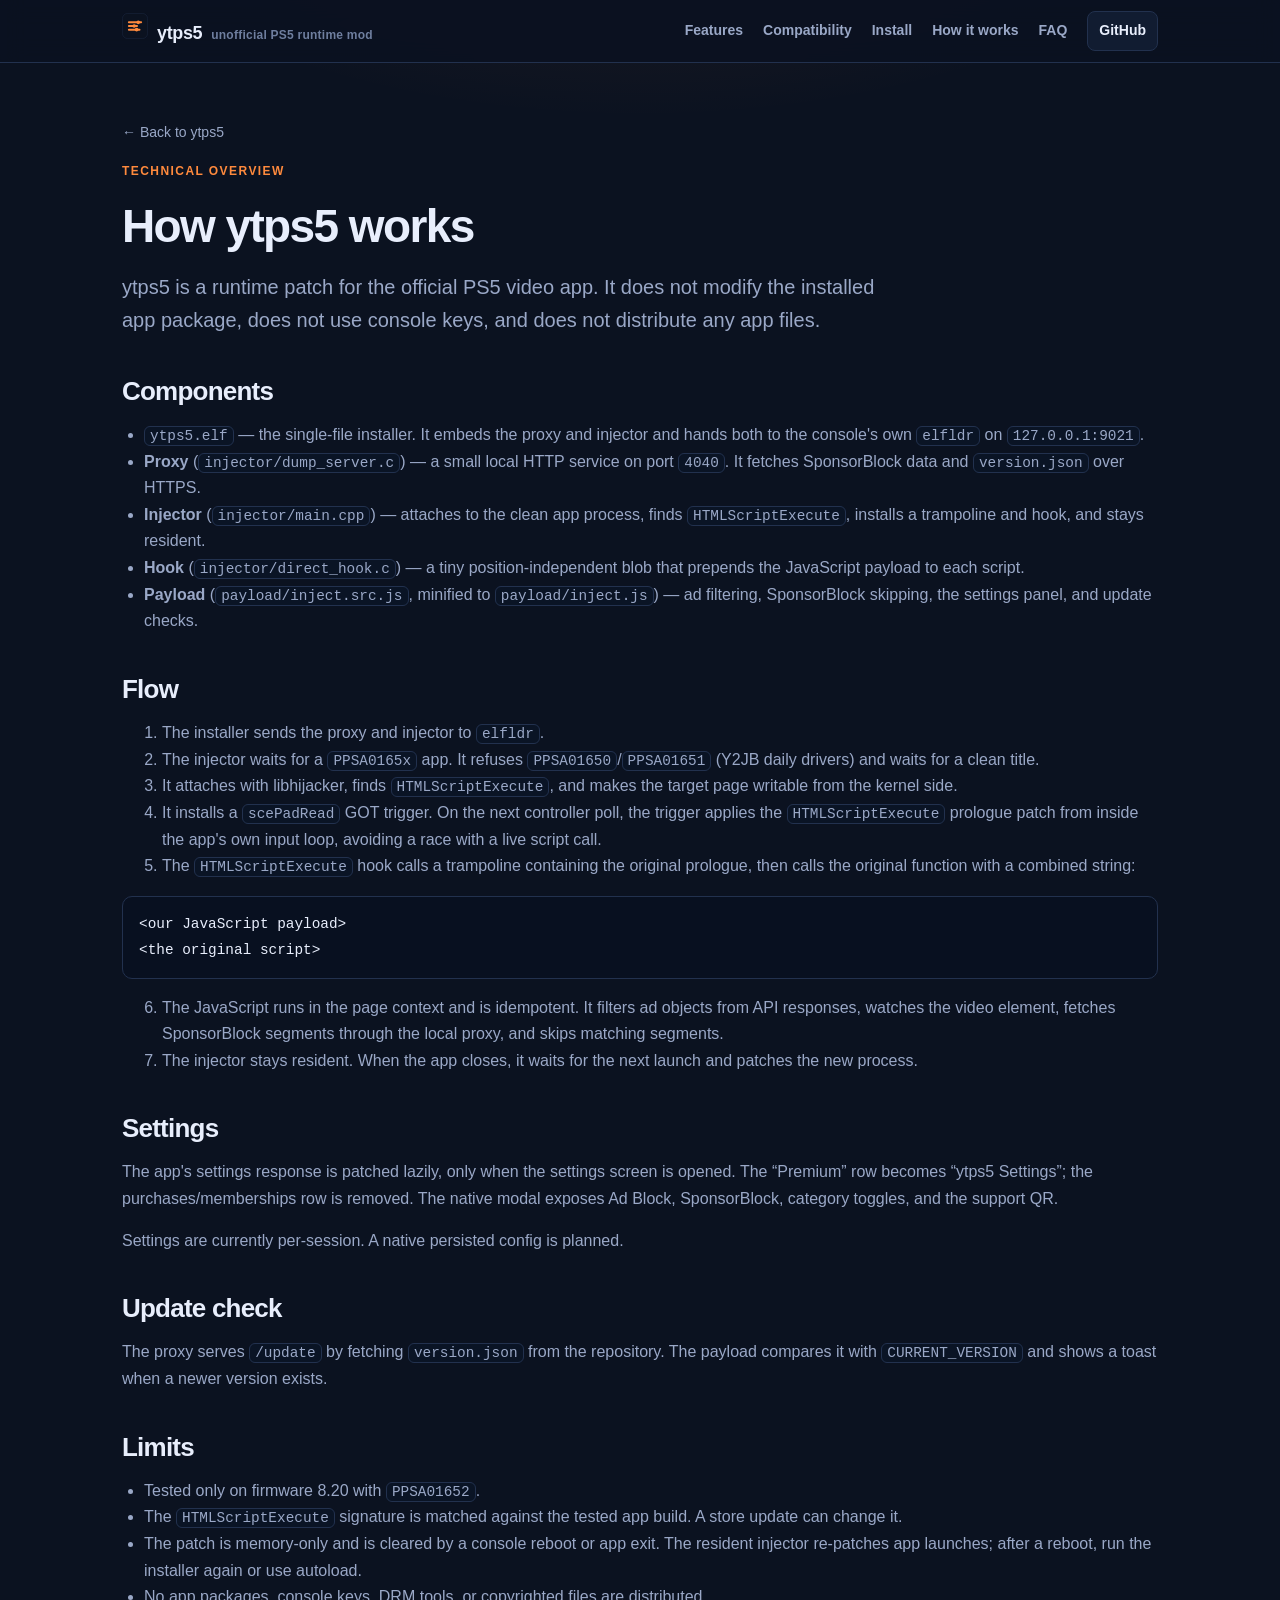
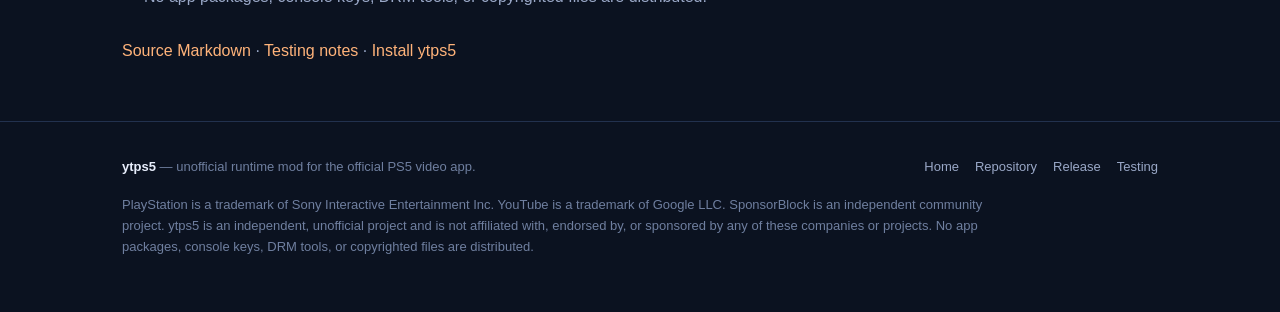
==== docs/how-it-works.html @ b36f29a8 "Add SEO landing page, FAQ and discoverability metadata" ====
<!doctype html>
<html lang="en">
<head>
<meta charset="utf-8">
<meta name="viewport" content="width=device-width, initial-scale=1">
<title>How ytps5 works — runtime patch for the PS5 video app</title>
<meta name="description" content="How ytps5 patches the PS5 video app at runtime: libhijacker attach, an HTMLScriptExecute prologue hook, a local SponsorBlock proxy, and a resident injector.">
<meta name="author" content="MasterShivnath007">
<meta name="robots" content="index, follow, max-image-preview:large">
<meta name="theme-color" content="#0b1220">
<link rel="canonical" href="https://mastershivnath007.github.io/ytps5-sponsorblock/how-it-works.html">
<link rel="icon" href="icon.svg" type="image/svg+xml">
<link rel="stylesheet" href="style.css">
</head>
<body>
<a class="skip" href="#main">Skip to content</a>

<header class="nav">
  <div class="wrap nav-inner">
    <a class="brand" href="./" aria-label="ytps5 home">
      <img src="icon.svg" alt="" width="26" height="26">
      ytps5 <span>unofficial PS5 runtime mod</span>
    </a>
    <nav class="nav-links" aria-label="Main">
      <a href="./#features">Features</a>
      <a href="./#compatibility">Compatibility</a>
      <a href="./#install">Install</a>
      <a href="how-it-works.html">How it works</a>
      <a href="./#faq">FAQ</a>
      <a class="nav-cta" href="https://github.com/MasterShivnath007/ytps5-sponsorblock" target="_blank" rel="noopener">GitHub</a>
    </nav>
  </div>
</header>

<main id="main" class="article">
  <div class="wrap">
    <a class="back" href="./">← Back to ytps5</a>
    <div class="kicker">Technical overview</div>
    <h1>How ytps5 works</h1>
    <p class="lede">
      ytps5 is a runtime patch for the official PS5 video app. It does not modify
      the installed app package, does not use console keys, and does not
      distribute any app files.
    </p>

    <h2>Components</h2>
    <ul>
      <li><code>ytps5.elf</code> — the single-file installer. It embeds the proxy and injector and hands both to the console's own <code>elfldr</code> on <code>127.0.0.1:9021</code>.</li>
      <li><strong>Proxy</strong> (<code>injector/dump_server.c</code>) — a small local HTTP service on port <code>4040</code>. It fetches SponsorBlock data and <code>version.json</code> over HTTPS.</li>
      <li><strong>Injector</strong> (<code>injector/main.cpp</code>) — attaches to the clean app process, finds <code>HTMLScriptExecute</code>, installs a trampoline and hook, and stays resident.</li>
      <li><strong>Hook</strong> (<code>injector/direct_hook.c</code>) — a tiny position-independent blob that prepends the JavaScript payload to each script.</li>
      <li><strong>Payload</strong> (<code>payload/inject.src.js</code>, minified to <code>payload/inject.js</code>) — ad filtering, SponsorBlock skipping, the settings panel, and update checks.</li>
    </ul>

    <h2>Flow</h2>
    <ol>
      <li>The installer sends the proxy and injector to <code>elfldr</code>.</li>
      <li>The injector waits for a <code>PPSA0165x</code> app. It refuses <code>PPSA01650</code>/<code>PPSA01651</code> (Y2JB daily drivers) and waits for a clean title.</li>
      <li>It attaches with libhijacker, finds <code>HTMLScriptExecute</code>, and makes the target page writable from the kernel side.</li>
      <li>It installs a <code>scePadRead</code> GOT trigger. On the next controller poll, the trigger applies the <code>HTMLScriptExecute</code> prologue patch from inside the app's own input loop, avoiding a race with a live script call.</li>
      <li>The <code>HTMLScriptExecute</code> hook calls a trampoline containing the original prologue, then calls the original function with a combined string:</li>
    </ol>
    <pre><code>&lt;our JavaScript payload&gt;
&lt;the original script&gt;</code></pre>
    <ol start="6">
      <li>The JavaScript runs in the page context and is idempotent. It filters ad objects from API responses, watches the video element, fetches SponsorBlock segments through the local proxy, and skips matching segments.</li>
      <li>The injector stays resident. When the app closes, it waits for the next launch and patches the new process.</li>
    </ol>

    <h2>Settings</h2>
    <p>
      The app's settings response is patched lazily, only when the settings screen
      is opened. The “Premium” row becomes “ytps5 Settings”; the
      purchases/memberships row is removed. The native modal exposes Ad Block,
      SponsorBlock, category toggles, and the support QR.
    </p>
    <p>Settings are currently per-session. A native persisted config is planned.</p>

    <h2>Update check</h2>
    <p>
      The proxy serves <code>/update</code> by fetching <code>version.json</code>
      from the repository. The payload compares it with
      <code>CURRENT_VERSION</code> and shows a toast when a newer version exists.
    </p>

    <h2>Limits</h2>
    <ul>
      <li>Tested only on firmware 8.20 with <code>PPSA01652</code>.</li>
      <li>The <code>HTMLScriptExecute</code> signature is matched against the tested app build. A store update can change it.</li>
      <li>The patch is memory-only and is cleared by a console reboot or app exit. The resident injector re-patches app launches; after a reboot, run the installer again or use autoload.</li>
      <li>No app packages, console keys, DRM tools, or copyrighted files are distributed.</li>
    </ul>

    <p style="margin-top:28px">
      <a href="https://github.com/MasterShivnath007/ytps5-sponsorblock/blob/main/docs/HOW_IT_WORKS.md">Source Markdown</a>
      · <a href="testing.html">Testing notes</a>
      · <a href="./#install">Install ytps5</a>
    </p>
  </div>
</main>

<footer>
  <div class="wrap">
    <div class="footer-grid">
      <div><strong style="color:var(--text)">ytps5</strong> — unofficial runtime mod for the official PS5 video app.</div>
      <div class="footer-links">
        <a href="./">Home</a>
        <a href="https://github.com/MasterShivnath007/ytps5-sponsorblock">Repository</a>
        <a href="https://github.com/MasterShivnath007/ytps5-sponsorblock/releases/latest">Release</a>
        <a href="testing.html">Testing</a>
      </div>
    </div>
    <p class="trademark">
      PlayStation is a trademark of Sony Interactive Entertainment Inc. YouTube is
      a trademark of Google LLC. SponsorBlock is an independent community project.
      ytps5 is an independent, unofficial project and is not affiliated with,
      endorsed by, or sponsored by any of these companies or projects. No app
      packages, console keys, DRM tools, or copyrighted files are distributed.
    </p>
  </div>
</footer>
</body>
</html>
---- docs/style.css ----
:root {
  --bg: #0b1220;
  --bg-2: #0e1729;
  --card: #111c31;
  --card-2: #16233c;
  --line: #22314e;
  --text: #e8eefc;
  --muted: #9aa8c7;
  --faint: #6f7f9f;
  --accent: #ff8a3d;
  --accent-2: #ffb37a;
  --good: #52d69a;
  --bad: #ff6b7a;
  --warn: #ffd166;
  --radius: 14px;
  --wrap: 1080px;
  --mono: ui-monospace, SFMono-Regular, "SF Mono", Menlo, Consolas, monospace;
  --sans: -apple-system, BlinkMacSystemFont, "Segoe UI", Inter, Roboto, Helvetica, Arial, sans-serif;
}

* { box-sizing: border-box; }

html { scroll-behavior: smooth; }

body {
  margin: 0;
  background:
    radial-gradient(1000px 520px at 50% -220px, rgba(255, 138, 61, 0.14), transparent 65%),
    var(--bg);
  color: var(--text);
  font-family: var(--sans);
  font-size: 16px;
  line-height: 1.65;
  -webkit-font-smoothing: antialiased;
}

a { color: var(--accent-2); text-decoration: none; }
a:hover { text-decoration: underline; }

code, kbd {
  font-family: var(--mono);
  font-size: 0.9em;
}

code {
  background: #0a1425;
  border: 1px solid var(--line);
  border-radius: 6px;
  padding: 1px 5px;
}

kbd {
  background: var(--card-2);
  border: 1px solid var(--line);
  border-bottom-width: 2px;
  border-radius: 6px;
  padding: 1px 6px;
}

.wrap {
  width: 100%;
  max-width: var(--wrap);
  margin: 0 auto;
  padding: 0 22px;
}

.skip {
  position: absolute;
  left: -999px;
  top: 0;
  background: var(--accent);
  color: #1a1008;
  padding: 10px 14px;
  border-radius: 0 0 8px 0;
  font-weight: 700;
  z-index: 100;
}
.skip:focus { left: 0; }

/* nav */
.nav {
  position: sticky;
  top: 0;
  z-index: 50;
  background: rgba(11, 18, 32, 0.88);
  border-bottom: 1px solid var(--line);
  backdrop-filter: blur(12px);
}

.nav-inner {
  display: flex;
  align-items: center;
  justify-content: space-between;
  gap: 18px;
  min-height: 62px;
}

.brand {
  display: flex;
  align-items: baseline;
  gap: 9px;
  font-weight: 800;
  font-size: 18px;
  color: var(--text);
  letter-spacing: -0.02em;
}
.brand:hover { text-decoration: none; }
.brand span {
  color: var(--faint);
  font-weight: 600;
  font-size: 12px;
  letter-spacing: 0.02em;
}

.nav-links {
  display: flex;
  align-items: center;
  gap: 20px;
  flex-wrap: wrap;
}
.nav-links a {
  color: var(--muted);
  font-size: 14px;
  font-weight: 600;
}
.nav-links a:hover { color: var(--text); text-decoration: none; }

.nav-cta {
  display: inline-flex;
  align-items: center;
  gap: 6px;
  border: 1px solid var(--line);
  border-radius: 8px;
  padding: 7px 11px;
  color: var(--text) !important;
  background: var(--card);
}
.nav-cta:hover { border-color: var(--accent); }

/* hero */
.hero { padding: 74px 0 40px; }

.eyebrow {
  display: inline-flex;
  align-items: center;
  gap: 8px;
  border: 1px solid var(--line);
  background: var(--card);
  border-radius: 999px;
  padding: 5px 12px;
  color: var(--muted);
  font-size: 13px;
  font-weight: 600;
}
.eyebrow b { color: var(--text); }
.dot {
  width: 7px;
  height: 7px;
  border-radius: 50%;
  background: var(--good);
  box-shadow: 0 0 0 4px rgba(82, 214, 154, 0.14);
}

h1 {
  margin: 20px 0 0;
  font-size: clamp(34px, 5.4vw, 58px);
  line-height: 1.06;
  letter-spacing: -0.035em;
}
h1 span { color: var(--accent); }

.lede {
  max-width: 760px;
  margin: 20px 0 0;
  color: var(--muted);
  font-size: clamp(17px, 2vw, 20px);
}

.hero-actions {
  display: flex;
  flex-wrap: wrap;
  gap: 12px;
  margin-top: 28px;
}

.btn {
  display: inline-flex;
  align-items: center;
  gap: 8px;
  border-radius: 10px;
  padding: 12px 18px;
  font-weight: 700;
  font-size: 15px;
  border: 1px solid transparent;
}
.btn:hover { text-decoration: none; }
.btn svg { width: 16px; height: 16px; }

.btn-primary {
  background: var(--accent);
  color: #1a1008;
}
.btn-primary:hover { background: var(--accent-2); }

.btn-ghost {
  border-color: var(--line);
  background: var(--card);
  color: var(--text);
}
.btn-ghost:hover { border-color: var(--accent); }

.hero-note {
  margin: 18px 0 0;
  color: var(--faint);
  font-size: 13px;
}

.notice {
  margin-top: 30px;
  border: 1px solid var(--line);
  border-left: 3px solid var(--warn);
  background: linear-gradient(180deg, rgba(255, 209, 102, 0.06), rgba(255, 209, 102, 0.02));
  border-radius: var(--radius);
  padding: 18px 20px;
  color: var(--muted);
  font-size: 14px;
}
.notice strong { color: var(--text); }

/* sections */
section { padding: 62px 0; }

.section-head { max-width: 780px; margin-bottom: 28px; }

.kicker {
  color: var(--accent);
  font-size: 12px;
  font-weight: 800;
  letter-spacing: 0.12em;
  text-transform: uppercase;
}

h2 {
  margin: 8px 0 0;
  font-size: clamp(26px, 3.4vw, 38px);
  line-height: 1.12;
  letter-spacing: -0.03em;
}

h3 {
  margin: 0 0 8px;
  font-size: 18px;
  letter-spacing: -0.01em;
}

.section-head p {
  margin: 12px 0 0;
  color: var(--muted);
}

.grid {
  display: grid;
  grid-template-columns: repeat(3, minmax(0, 1fr));
  gap: 16px;
}

.card {
  background: linear-gradient(180deg, var(--card), var(--bg-2));
  border: 1px solid var(--line);
  border-radius: var(--radius);
  padding: 22px;
}
.card p { margin: 0; color: var(--muted); font-size: 14.5px; }

.card .icon {
  width: 36px;
  height: 36px;
  display: grid;
  place-items: center;
  border-radius: 9px;
  background: rgba(255, 138, 61, 0.1);
  border: 1px solid rgba(255, 138, 61, 0.28);
  color: var(--accent);
  margin-bottom: 14px;
}
.card .icon svg { width: 19px; height: 19px; }

/* table */
.table-wrap {
  overflow-x: auto;
  border: 1px solid var(--line);
  border-radius: var(--radius);
}
table {
  width: 100%;
  border-collapse: collapse;
  min-width: 620px;
  font-size: 14.5px;
}
th, td {
  text-align: left;
  padding: 13px 16px;
  border-bottom: 1px solid var(--line);
  vertical-align: top;
}
th {
  background: var(--card);
  color: var(--muted);
  font-size: 12px;
  letter-spacing: 0.06em;
  text-transform: uppercase;
}
tr:last-child td { border-bottom: 0; }
.yes { color: var(--good); font-weight: 700; }
.no { color: var(--bad); font-weight: 700; }
.partial { color: var(--warn); font-weight: 700; }

/* steps */
.steps {
  list-style: none;
  margin: 0;
  padding: 0;
  counter-reset: step;
  display: grid;
  gap: 12px;
}
.steps li {
  counter-increment: step;
  display: grid;
  grid-template-columns: 34px 1fr;
  gap: 14px;
  align-items: start;
  background: var(--card);
  border: 1px solid var(--line);
  border-radius: 12px;
  padding: 16px 18px;
}
.steps li::before {
  content: counter(step);
  display: grid;
  place-items: center;
  width: 28px;
  height: 28px;
  border-radius: 50%;
  background: rgba(255, 138, 61, 0.14);
  border: 1px solid rgba(255, 138, 61, 0.3);
  color: var(--accent);
  font-weight: 800;
  font-size: 13px;
}
.steps p { margin: 0; color: var(--muted); font-size: 14.5px; }
.steps b { color: var(--text); }

/* faq */
.faq { display: grid; gap: 10px; }
details {
  border: 1px solid var(--line);
  border-radius: 12px;
  background: var(--card);
  overflow: hidden;
}
summary {
  cursor: pointer;
  padding: 16px 18px;
  font-weight: 700;
  list-style: none;
  display: flex;
  justify-content: space-between;
  gap: 16px;
}
summary::-webkit-details-marker { display: none; }
summary::after {
  content: "+";
  color: var(--accent);
  font-weight: 800;
}
details[open] summary::after { content: "\2212"; }
details .answer {
  padding: 0 18px 18px;
  color: var(--muted);
  font-size: 14.5px;
}
details .answer p { margin: 0 0 10px; }
details .answer p:last-child { margin-bottom: 0; }

/* legal */
.legal {
  border: 1px solid var(--line);
  border-radius: var(--radius);
  background: var(--card);
  padding: 24px;
}
.legal ul { margin: 12px 0 0; padding-left: 20px; color: var(--muted); }
.legal li { margin: 6px 0; }

/* footer */
footer {
  border-top: 1px solid var(--line);
  padding: 34px 0 46px;
  color: var(--faint);
  font-size: 13px;
}
.footer-grid {
  display: flex;
  flex-wrap: wrap;
  gap: 18px;
  justify-content: space-between;
  align-items: flex-start;
}
.footer-links { display: flex; flex-wrap: wrap; gap: 16px; }
.footer-links a { color: var(--muted); }
.trademark { margin-top: 18px; max-width: 900px; line-height: 1.6; }

/* article pages */
.article { padding: 56px 0 40px; }
.article h1 { font-size: clamp(30px, 4.4vw, 46px); }
.article h2 { margin-top: 40px; font-size: 26px; }
.article h3 { margin-top: 26px; }
.article p, .article li { color: var(--muted); }
.article ul { padding-left: 22px; }
.article pre {
  background: #081020;
  border: 1px solid var(--line);
  border-radius: 10px;
  padding: 14px 16px;
  overflow-x: auto;
}
.article pre code { background: none; border: 0; padding: 0; }
.back { display: inline-block; margin-bottom: 18px; color: var(--muted); font-size: 14px; }

@media (max-width: 860px) {
  .grid { grid-template-columns: repeat(2, minmax(0, 1fr)); }
  .nav-links a:not(.nav-cta) { display: none; }
  .hero { padding-top: 52px; }
}

@media (max-width: 560px) {
  .grid { grid-template-columns: 1fr; }
  section { padding: 46px 0; }
  .brand span { display: none; }
}
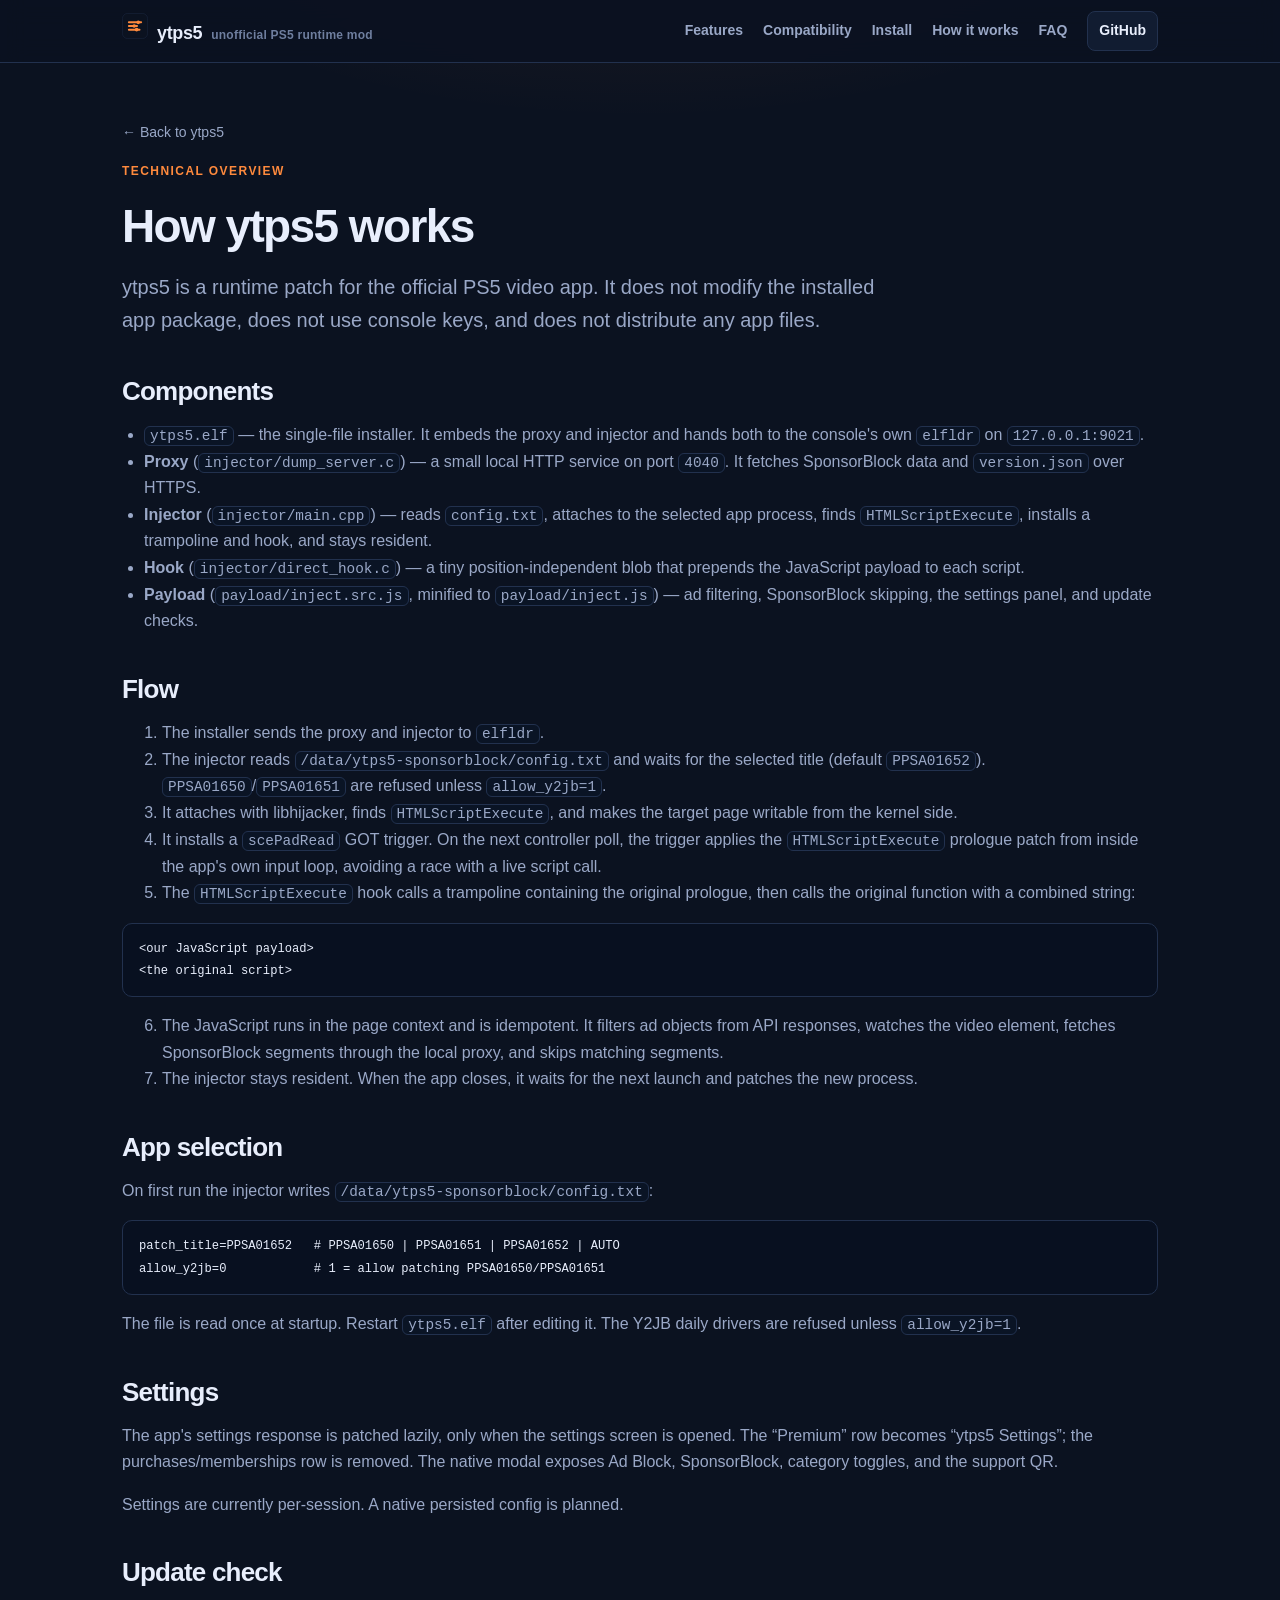
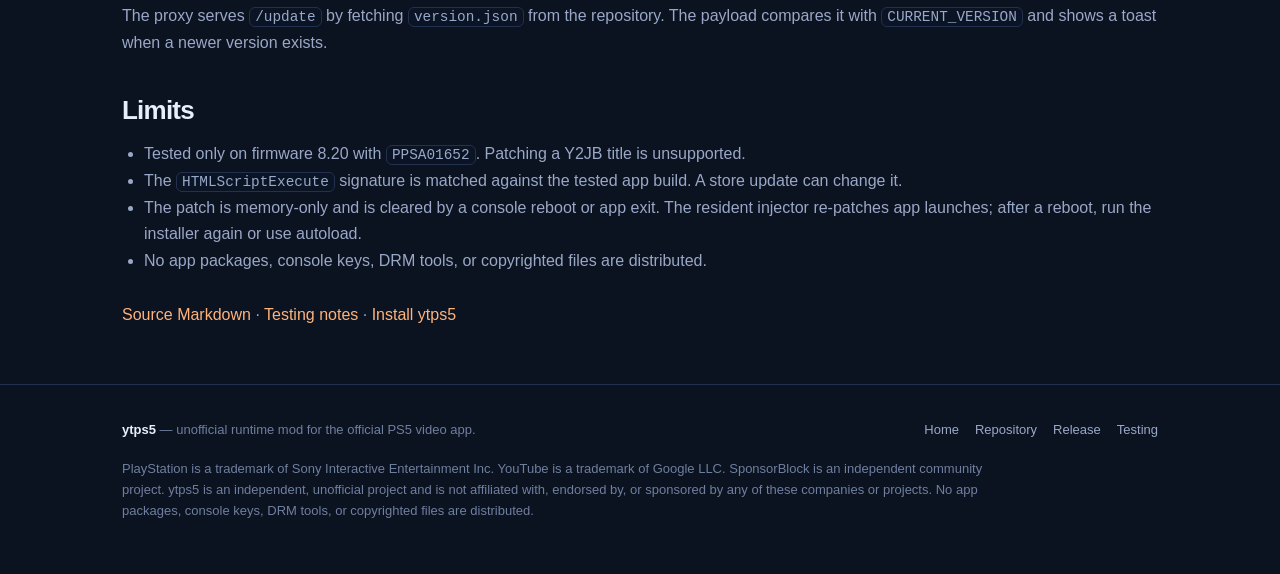
==== commit 29f59a31: "Add app-selection config for choosing which PS5 video app to patch The injector now reads /data/ytps" ====
--- a/docs/how-it-works.html
+++ b/docs/how-it-works.html
@@ -47,7 +47,7 @@
     <ul>
       <li><code>ytps5.elf</code> — the single-file installer. It embeds the proxy and injector and hands both to the console's own <code>elfldr</code> on <code>127.0.0.1:9021</code>.</li>
       <li><strong>Proxy</strong> (<code>injector/dump_server.c</code>) — a small local HTTP service on port <code>4040</code>. It fetches SponsorBlock data and <code>version.json</code> over HTTPS.</li>
-      <li><strong>Injector</strong> (<code>injector/main.cpp</code>) — attaches to the clean app process, finds <code>HTMLScriptExecute</code>, installs a trampoline and hook, and stays resident.</li>
+      <li><strong>Injector</strong> (<code>injector/main.cpp</code>) — reads <code>config.txt</code>, attaches to the selected app process, finds <code>HTMLScriptExecute</code>, installs a trampoline and hook, and stays resident.</li>
       <li><strong>Hook</strong> (<code>injector/direct_hook.c</code>) — a tiny position-independent blob that prepends the JavaScript payload to each script.</li>
       <li><strong>Payload</strong> (<code>payload/inject.src.js</code>, minified to <code>payload/inject.js</code>) — ad filtering, SponsorBlock skipping, the settings panel, and update checks.</li>
     </ul>
@@ -55,7 +55,7 @@
     <h2>Flow</h2>
     <ol>
       <li>The installer sends the proxy and injector to <code>elfldr</code>.</li>
-      <li>The injector waits for a <code>PPSA0165x</code> app. It refuses <code>PPSA01650</code>/<code>PPSA01651</code> (Y2JB daily drivers) and waits for a clean title.</li>
+      <li>The injector reads <code>/data/ytps5-sponsorblock/config.txt</code> and waits for the selected title (default <code>PPSA01652</code>). <code>PPSA01650</code>/<code>PPSA01651</code> are refused unless <code>allow_y2jb=1</code>.</li>
       <li>It attaches with libhijacker, finds <code>HTMLScriptExecute</code>, and makes the target page writable from the kernel side.</li>
       <li>It installs a <code>scePadRead</code> GOT trigger. On the next controller poll, the trigger applies the <code>HTMLScriptExecute</code> prologue patch from inside the app's own input loop, avoiding a race with a live script call.</li>
       <li>The <code>HTMLScriptExecute</code> hook calls a trampoline containing the original prologue, then calls the original function with a combined string:</li>
@@ -66,6 +66,16 @@
       <li>The JavaScript runs in the page context and is idempotent. It filters ad objects from API responses, watches the video element, fetches SponsorBlock segments through the local proxy, and skips matching segments.</li>
       <li>The injector stays resident. When the app closes, it waits for the next launch and patches the new process.</li>
     </ol>
+
+    <h2>App selection</h2>
+    <p>On first run the injector writes <code>/data/ytps5-sponsorblock/config.txt</code>:</p>
+    <pre><code>patch_title=PPSA01652   # PPSA01650 | PPSA01651 | PPSA01652 | AUTO
+allow_y2jb=0            # 1 = allow patching PPSA01650/PPSA01651</code></pre>
+    <p>
+      The file is read once at startup. Restart <code>ytps5.elf</code> after
+      editing it. The Y2JB daily drivers are refused unless
+      <code>allow_y2jb=1</code>.
+    </p>
 
     <h2>Settings</h2>
     <p>
@@ -85,7 +95,7 @@
 
     <h2>Limits</h2>
     <ul>
-      <li>Tested only on firmware 8.20 with <code>PPSA01652</code>.</li>
+      <li>Tested only on firmware 8.20 with <code>PPSA01652</code>. Patching a Y2JB title is unsupported.</li>
       <li>The <code>HTMLScriptExecute</code> signature is matched against the tested app build. A store update can change it.</li>
       <li>The patch is memory-only and is cleared by a console reboot or app exit. The resident injector re-patches app launches; after a reboot, run the installer again or use autoload.</li>
       <li>No app packages, console keys, DRM tools, or copyrighted files are distributed.</li>
--- a/docs/style.css
+++ b/docs/style.css
@@ -49,6 +49,18 @@
   padding: 1px 5px;
 }
 
+pre {
+  background: #081020;
+  border: 1px solid var(--line);
+  border-radius: 10px;
+  padding: 14px 16px;
+  overflow-x: auto;
+  font-family: var(--mono);
+  font-size: 13.5px;
+  color: var(--text);
+}
+pre code { background: none; border: 0; padding: 0; }
+
 kbd {
   background: var(--card-2);
   border: 1px solid var(--line);
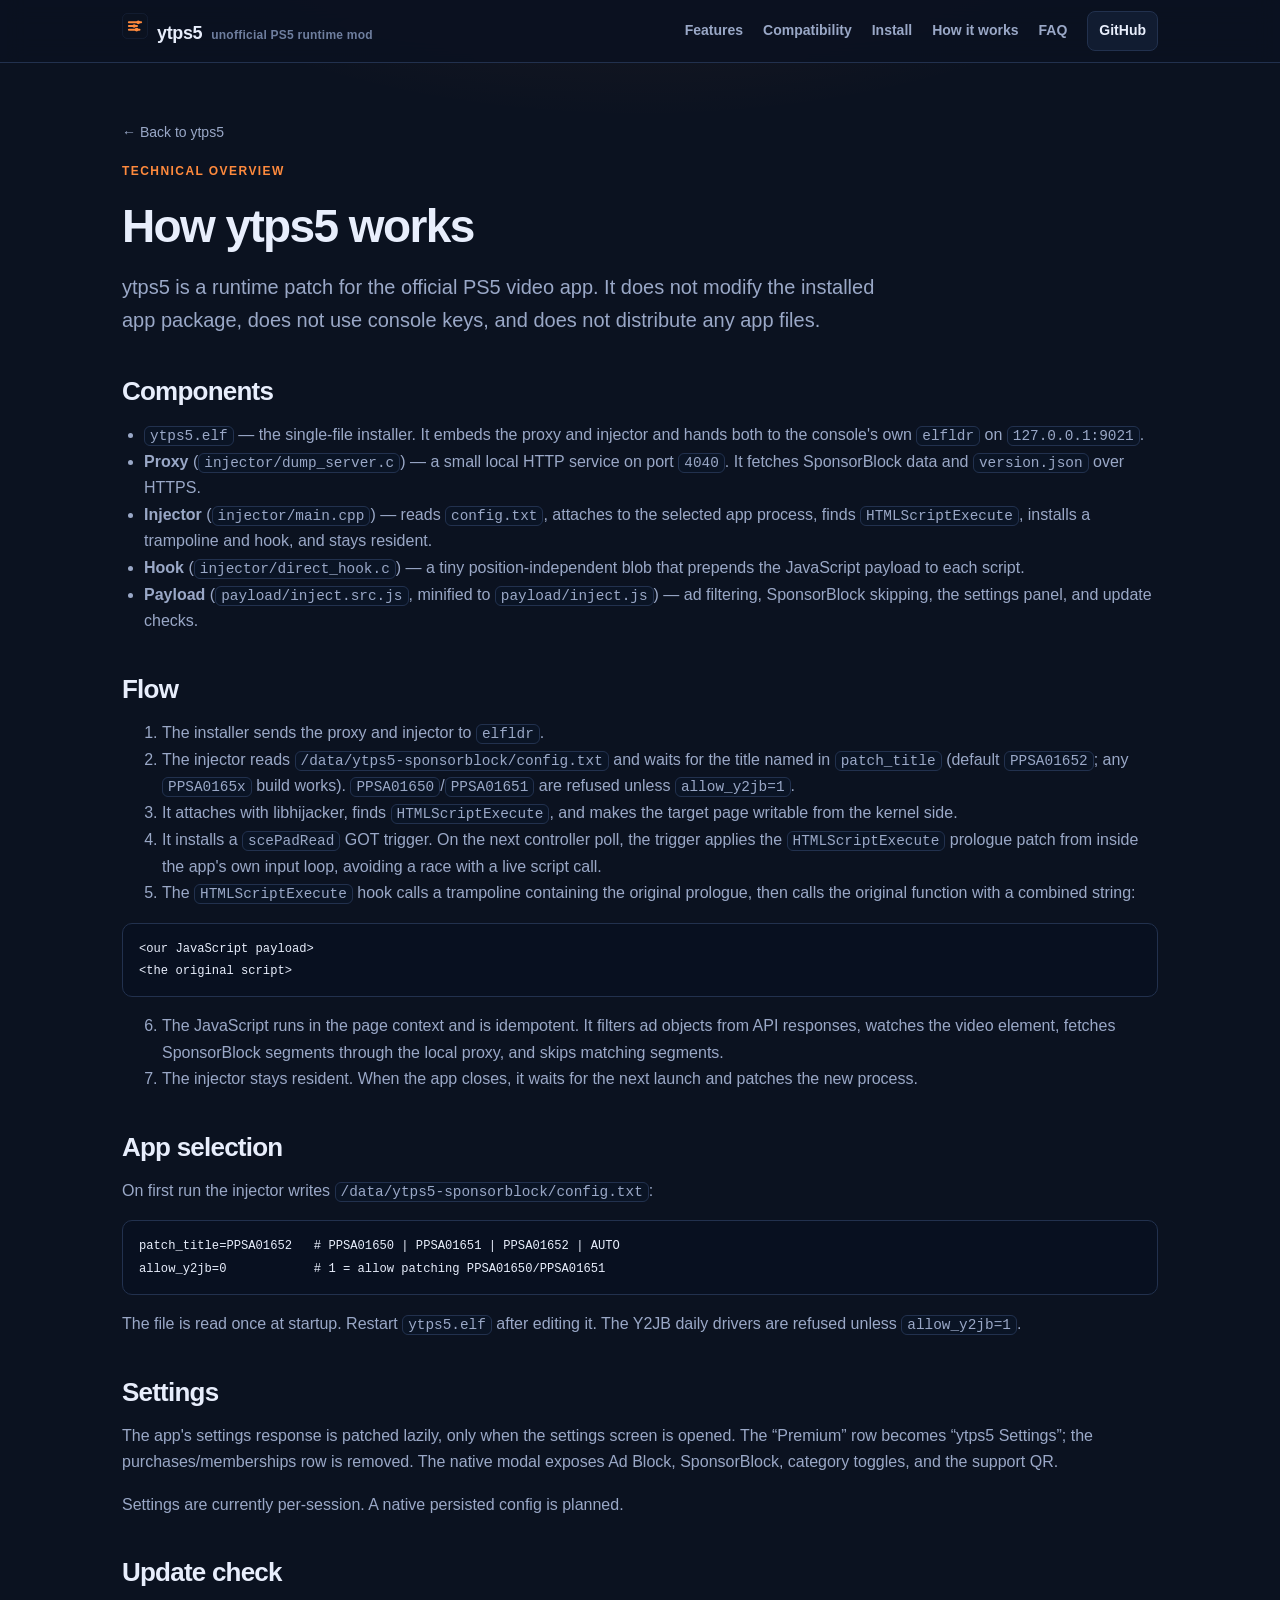
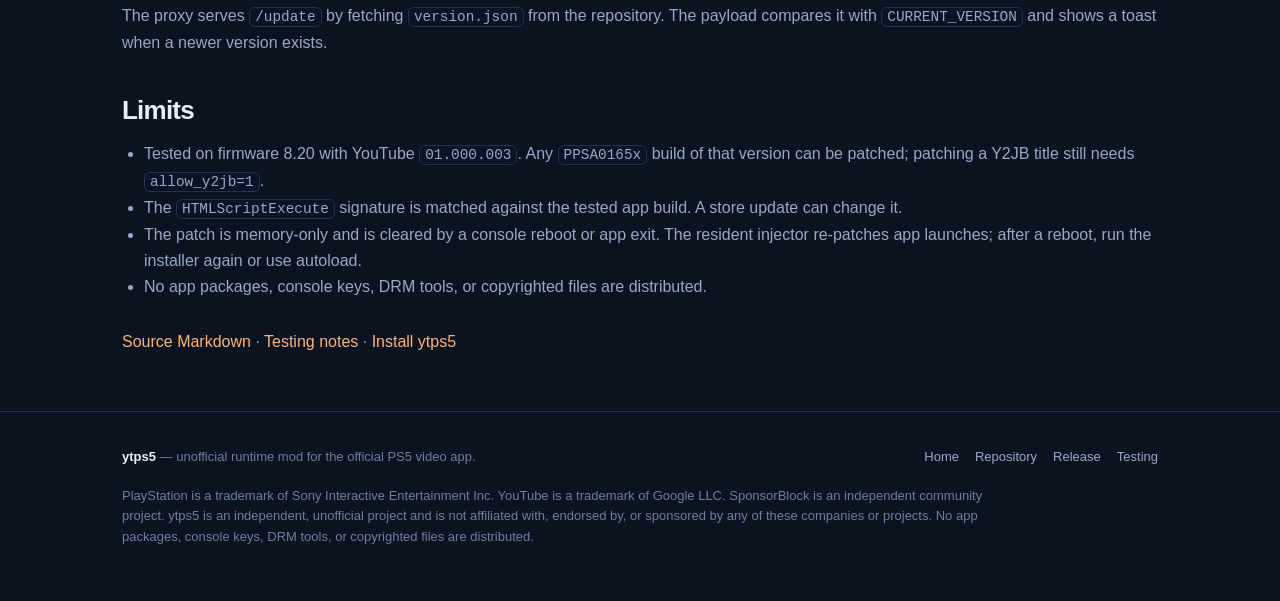
==== commit c88ff599: "docs: name the tested build (YouTube 01.000.003) and drop the single-title framing Every PPSA0165x b" ====
--- a/docs/how-it-works.html
+++ b/docs/how-it-works.html
@@ -55,7 +55,7 @@
     <h2>Flow</h2>
     <ol>
       <li>The installer sends the proxy and injector to <code>elfldr</code>.</li>
-      <li>The injector reads <code>/data/ytps5-sponsorblock/config.txt</code> and waits for the selected title (default <code>PPSA01652</code>). <code>PPSA01650</code>/<code>PPSA01651</code> are refused unless <code>allow_y2jb=1</code>.</li>
+      <li>The injector reads <code>/data/ytps5-sponsorblock/config.txt</code> and waits for the title named in <code>patch_title</code> (default <code>PPSA01652</code>; any <code>PPSA0165x</code> build works). <code>PPSA01650</code>/<code>PPSA01651</code> are refused unless <code>allow_y2jb=1</code>.</li>
       <li>It attaches with libhijacker, finds <code>HTMLScriptExecute</code>, and makes the target page writable from the kernel side.</li>
       <li>It installs a <code>scePadRead</code> GOT trigger. On the next controller poll, the trigger applies the <code>HTMLScriptExecute</code> prologue patch from inside the app's own input loop, avoiding a race with a live script call.</li>
       <li>The <code>HTMLScriptExecute</code> hook calls a trampoline containing the original prologue, then calls the original function with a combined string:</li>
@@ -95,7 +95,7 @@
 
     <h2>Limits</h2>
     <ul>
-      <li>Tested only on firmware 8.20 with <code>PPSA01652</code>. Patching a Y2JB title is unsupported.</li>
+      <li>Tested on firmware 8.20 with YouTube <code>01.000.003</code>. Any <code>PPSA0165x</code> build of that version can be patched; patching a Y2JB title still needs <code>allow_y2jb=1</code>.</li>
       <li>The <code>HTMLScriptExecute</code> signature is matched against the tested app build. A store update can change it.</li>
       <li>The patch is memory-only and is cleared by a console reboot or app exit. The resident injector re-patches app launches; after a reboot, run the installer again or use autoload.</li>
       <li>No app packages, console keys, DRM tools, or copyrighted files are distributed.</li>
@@ -129,5 +129,6 @@
     </p>
   </div>
 </footer>
+<script src="analytics.js" defer></script>
 </body>
 </html>
--- a/docs/style.css
+++ b/docs/style.css
@@ -451,3 +451,20 @@
   section { padding: 46px 0; }
   .brand span { display: none; }
 }
+
+/* demo */
+.demo-figure { margin: 0 auto; max-width: 980px; }
+.demo-figure img {
+  display: block;
+  width: 100%;
+  height: auto;
+  border-radius: var(--radius);
+  border: 1px solid var(--line);
+  box-shadow: 0 24px 70px rgba(0, 0, 0, 0.45);
+}
+.demo-figure figcaption {
+  margin-top: 14px;
+  text-align: center;
+  color: var(--muted);
+  font-size: 14px;
+}
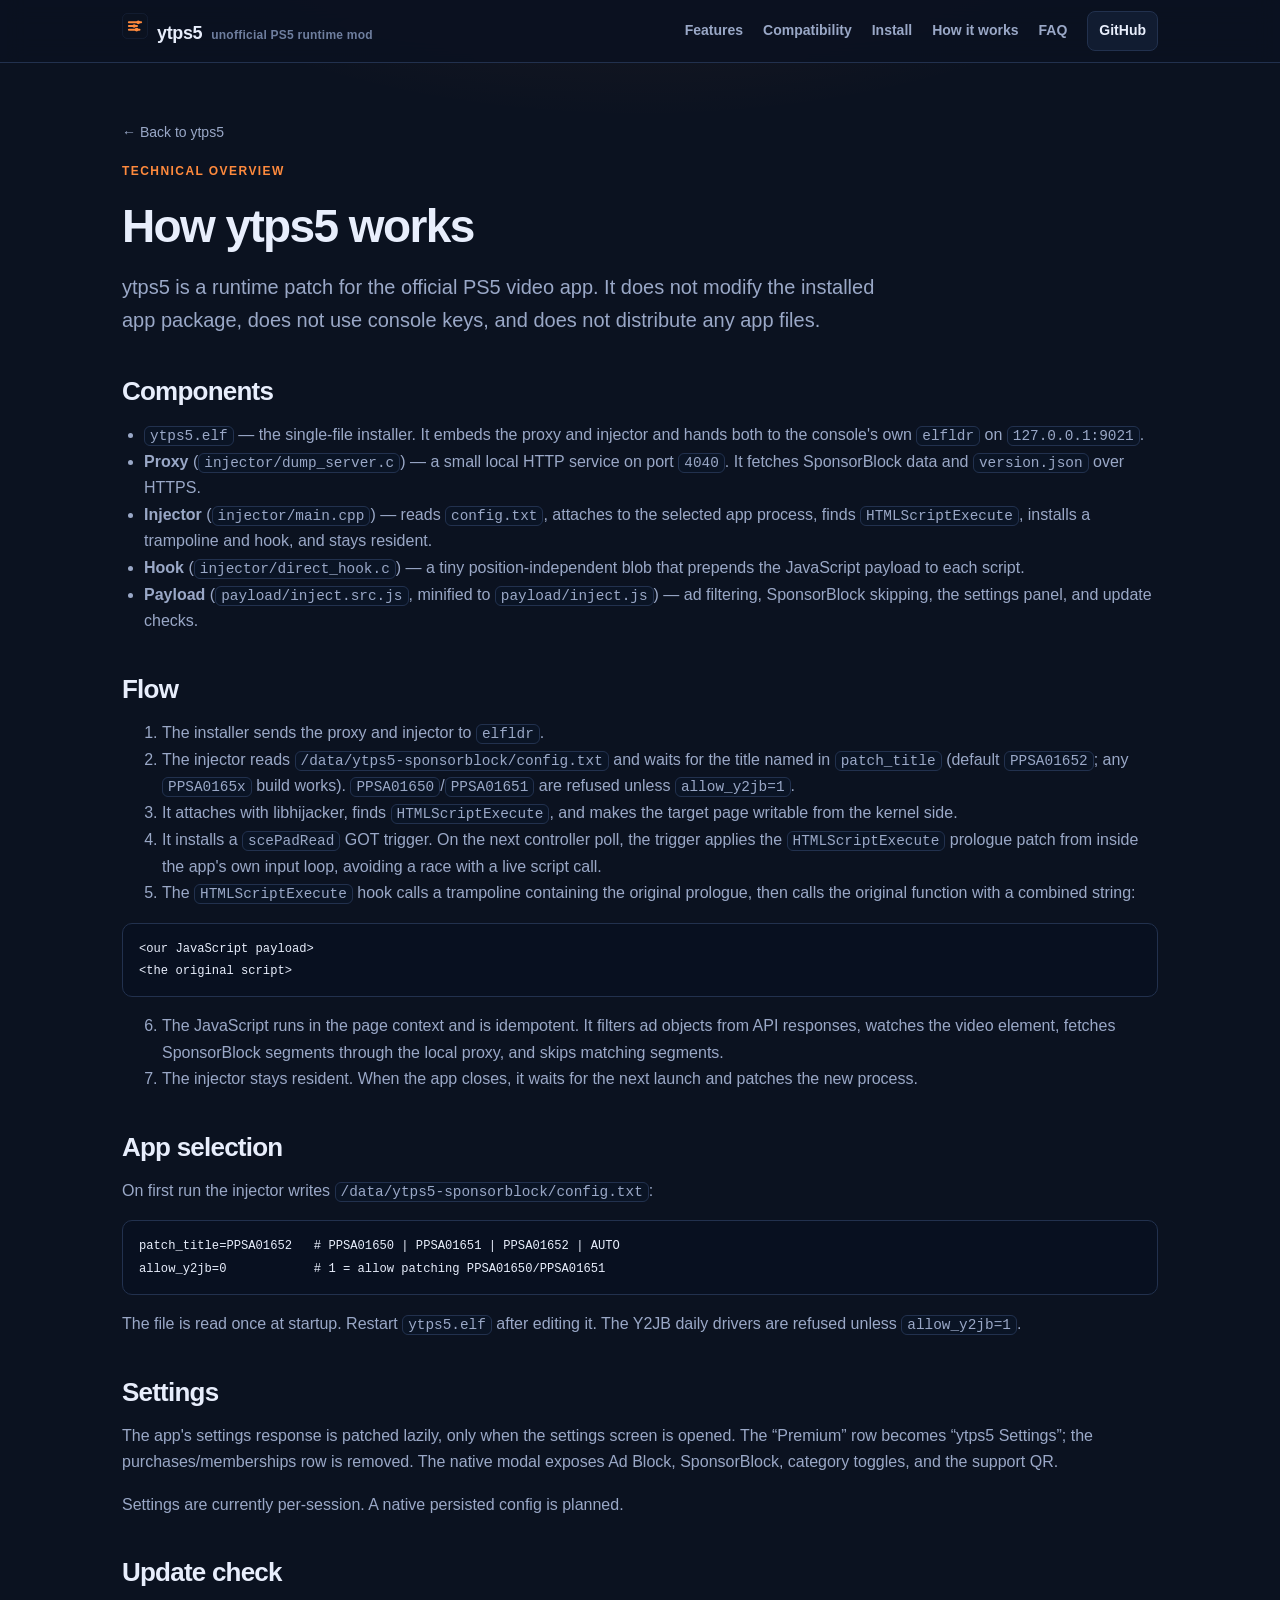
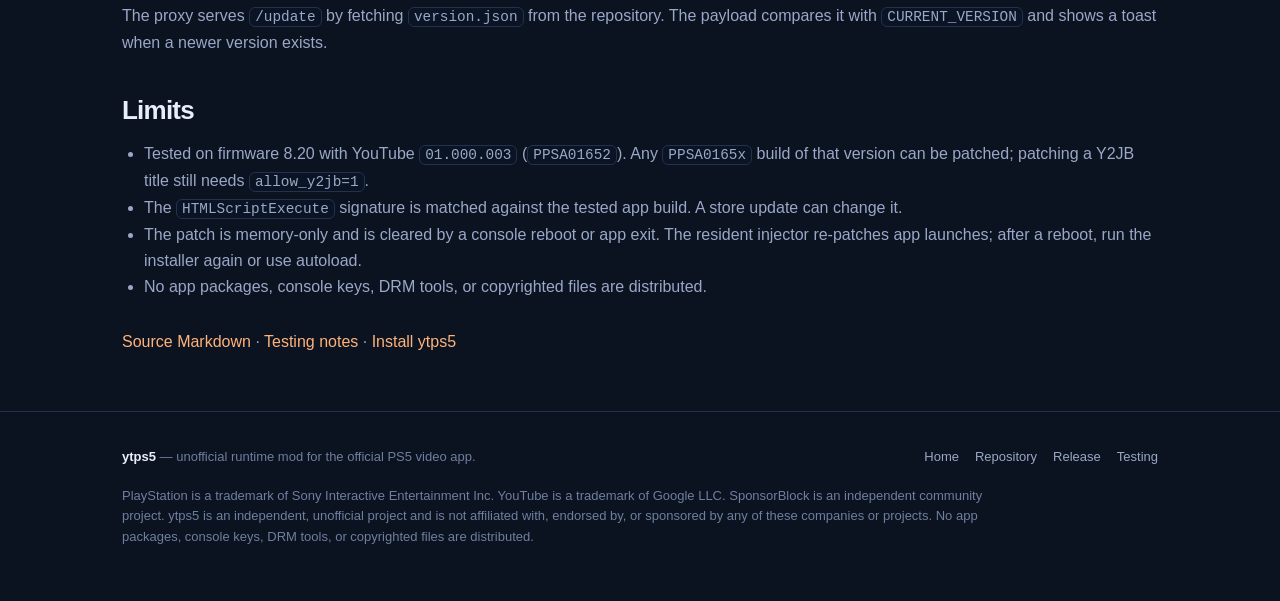
==== commit f2baeb0e: "docs: name PPSA01652 as the tested build The payload still patches any PPSA0165x build; this just re" ====
--- a/docs/how-it-works.html
+++ b/docs/how-it-works.html
@@ -95,7 +95,7 @@
 
     <h2>Limits</h2>
     <ul>
-      <li>Tested on firmware 8.20 with YouTube <code>01.000.003</code>. Any <code>PPSA0165x</code> build of that version can be patched; patching a Y2JB title still needs <code>allow_y2jb=1</code>.</li>
+      <li>Tested on firmware 8.20 with YouTube <code>01.000.003</code> (<code>PPSA01652</code>). Any <code>PPSA0165x</code> build of that version can be patched; patching a Y2JB title still needs <code>allow_y2jb=1</code>.</li>
       <li>The <code>HTMLScriptExecute</code> signature is matched against the tested app build. A store update can change it.</li>
       <li>The patch is memory-only and is cleared by a console reboot or app exit. The resident injector re-patches app launches; after a reboot, run the installer again or use autoload.</li>
       <li>No app packages, console keys, DRM tools, or copyrighted files are distributed.</li>
